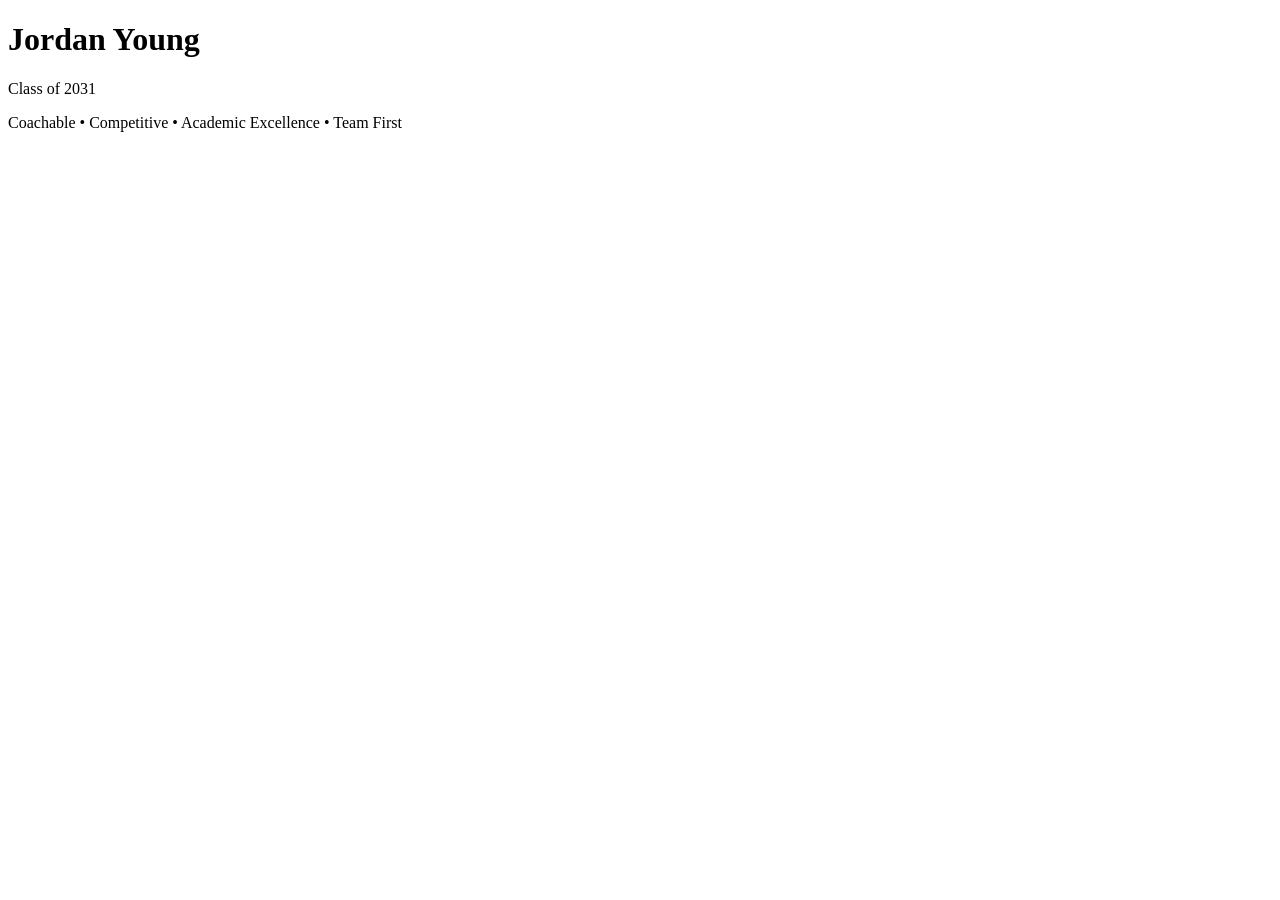
==== index.html @ 318045fd "Add initial website structure" ====
<!DOCTYPE html>
<html>
<head>
    <title>Jordan Young Volleyball</title>
</head>
<body>
    <h1>Jordan Young</h1>
    <p>Class of 2031</p>
    <p>Coachable • Competitive • Academic Excellence • Team First</p>
</body>
</html>
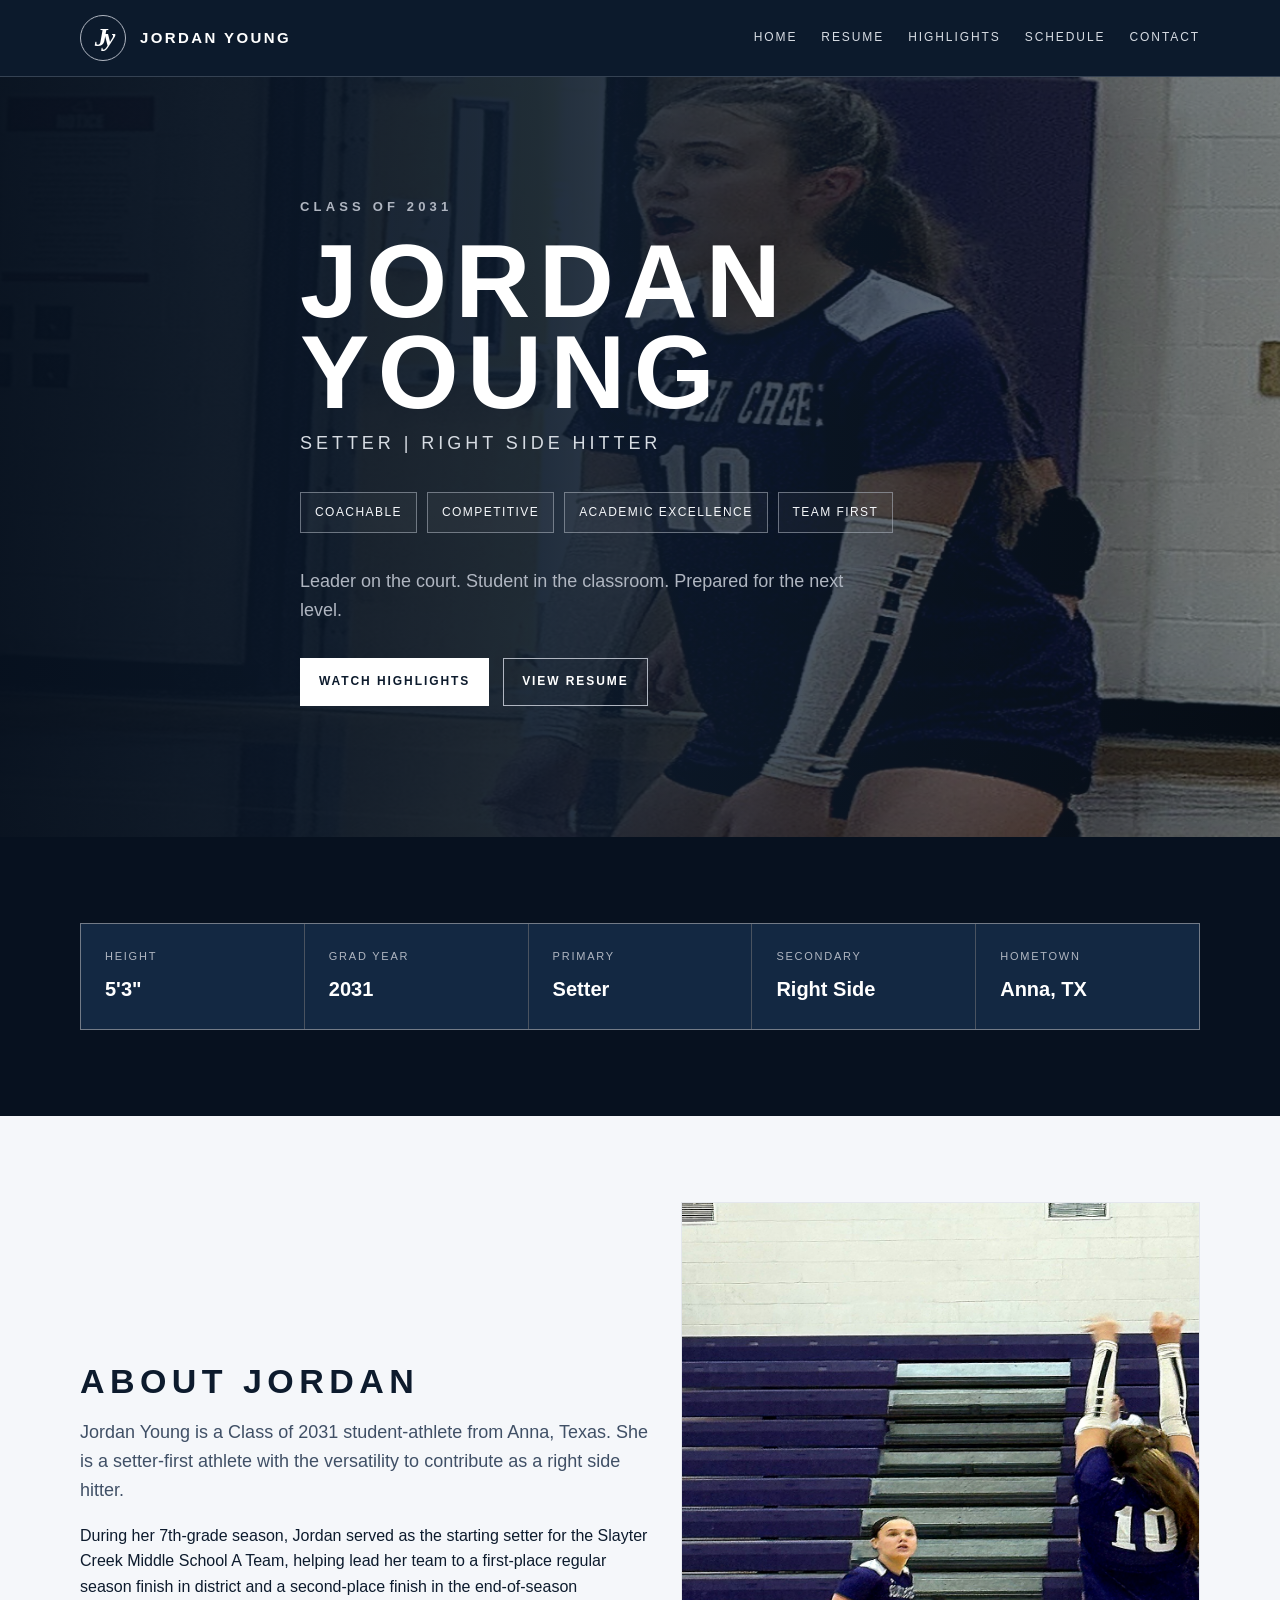
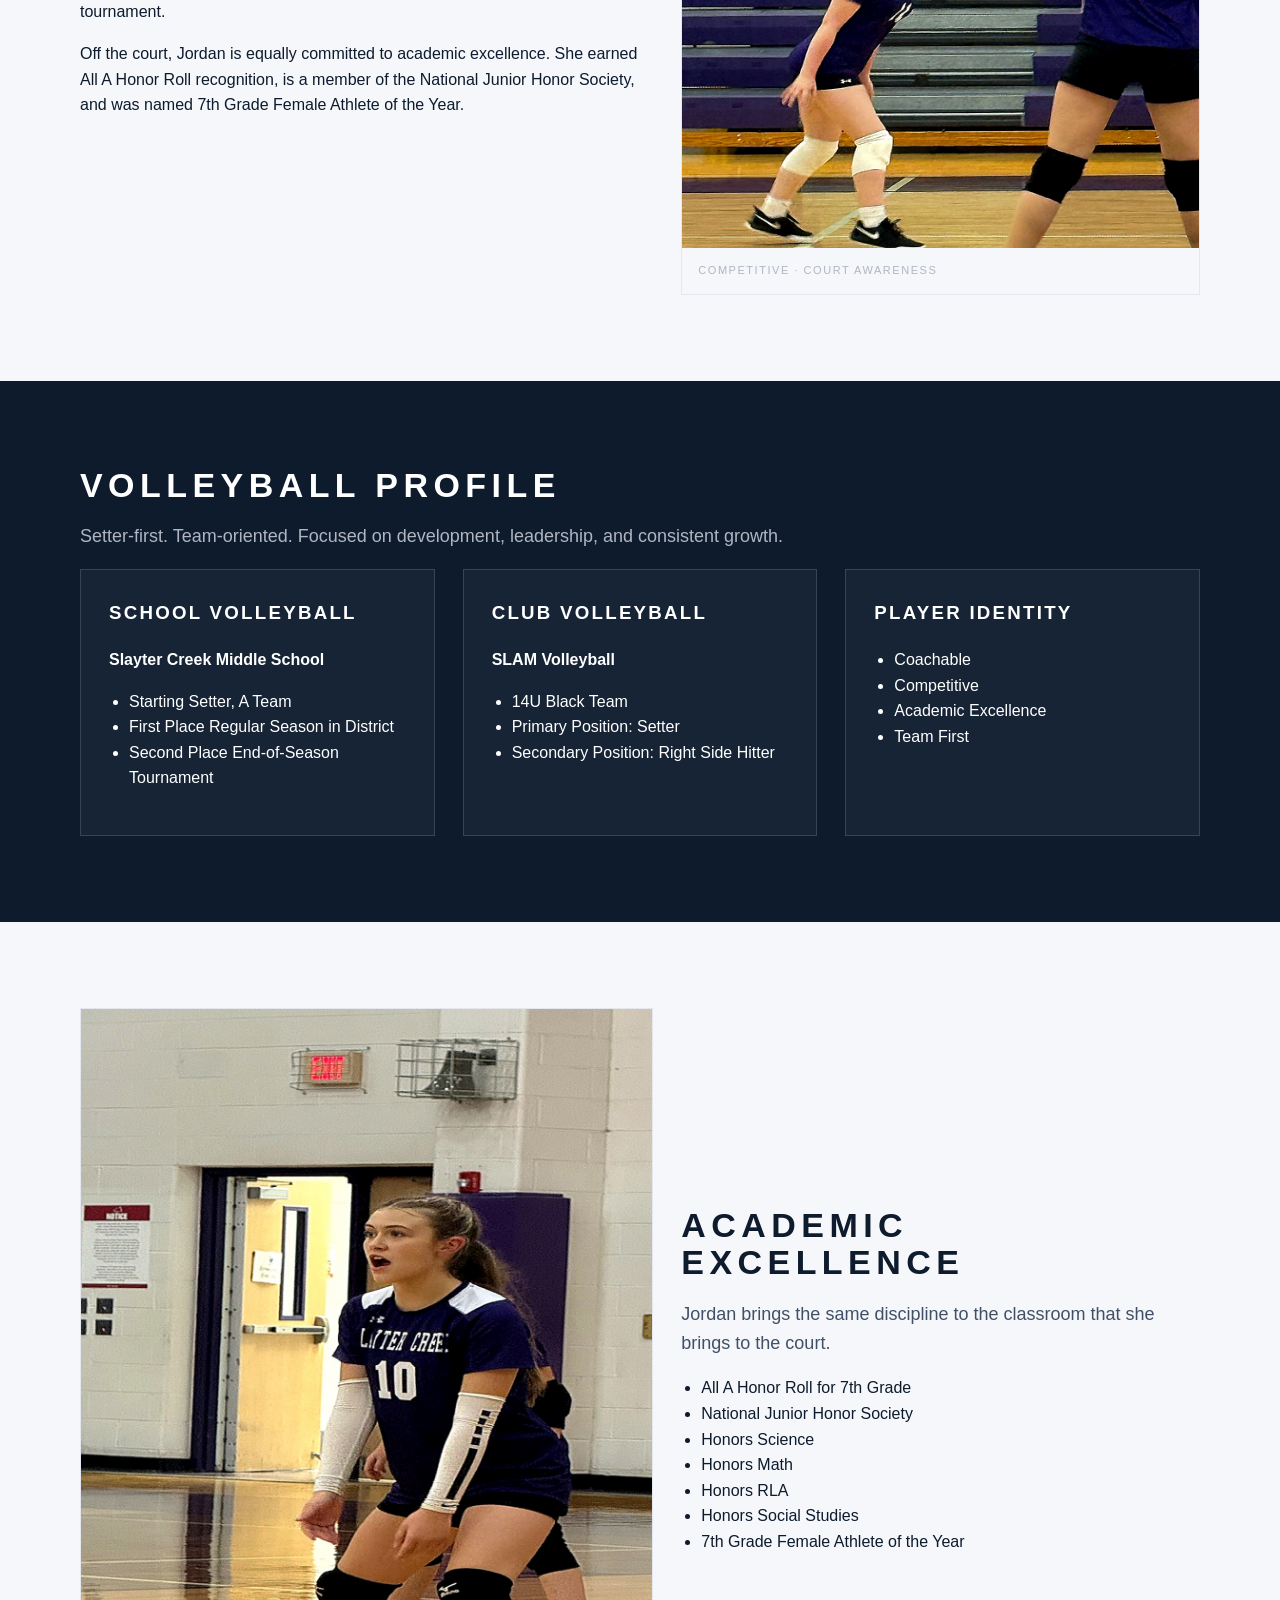
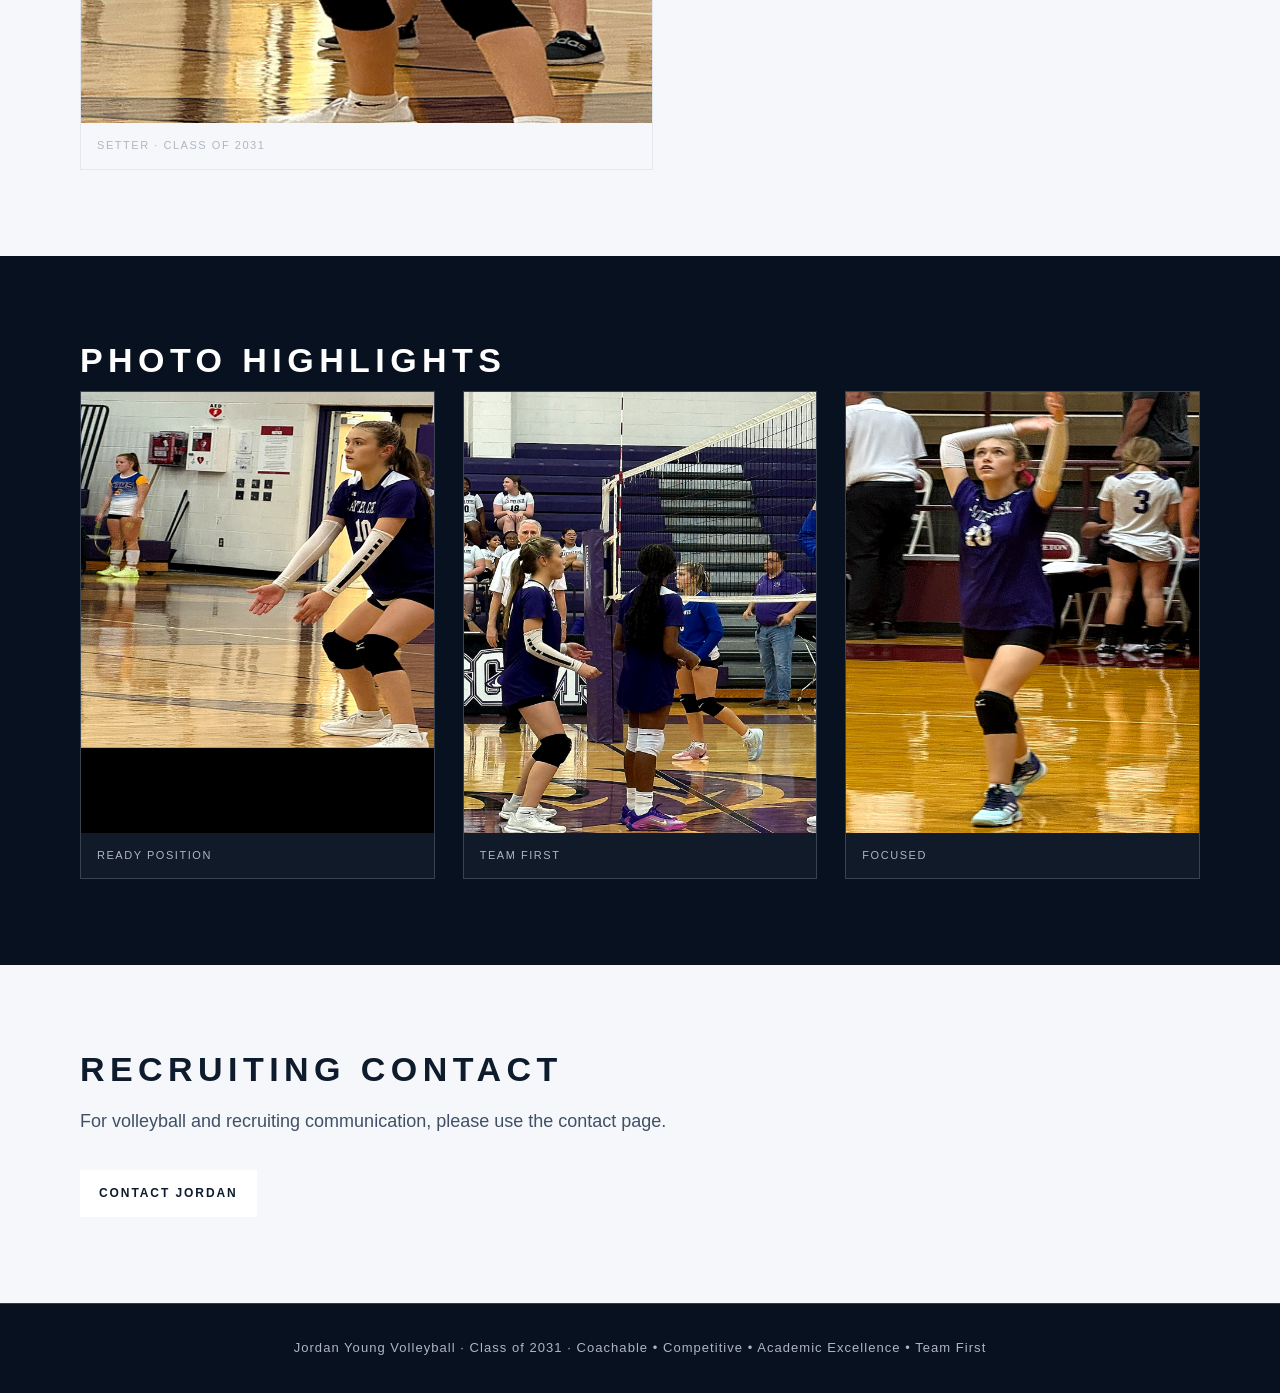
==== commit 003b8348: "Build initial Jordan Young volleyball website" ====
--- a/index.html
+++ b/index.html
@@ -1,11 +1,168 @@
 <!DOCTYPE html>
-<html>
+<html lang="en">
 <head>
-    <title>Jordan Young Volleyball</title>
+  <meta charset="UTF-8" />
+  <meta name="viewport" content="width=device-width, initial-scale=1.0" />
+  <title>Jordan Young Volleyball | Class of 2031 Setter</title>
+  <meta name="description" content="Jordan Young volleyball recruiting profile. Class of 2031 setter and right side hitter from Anna, Texas." />
+  <link rel="stylesheet" href="assets/css/styles.css" />
 </head>
 <body>
-    <h1>Jordan Young</h1>
-    <p>Class of 2031</p>
-    <p>Coachable • Competitive • Academic Excellence • Team First</p>
+
+<header class="site-header">
+  <div class="container nav">
+    <a class="brand" href="index.html">
+      <span class="logo-mark">Jy</span>
+      <span class="brand-text">Jordan Young</span>
+    </a>
+    <nav class="nav-links">
+      <a href="index.html">Home</a>
+      <a href="resume.html">Resume</a>
+      <a href="videos.html">Highlights</a>
+      <a href="schedule.html">Schedule</a>
+      <a href="contact.html">Contact</a>
+    </nav>
+  </div>
+</header>
+
+<main>
+  <section class="hero">
+    <div class="container hero-inner">
+      <div class="kicker">Class of 2031</div>
+      <h1>Jordan<br>Young</h1>
+      <div class="hero-subtitle">Setter | Right Side Hitter</div>
+      <div class="values">
+        <span class="value-pill">Coachable</span>
+        <span class="value-pill">Competitive</span>
+        <span class="value-pill">Academic Excellence</span>
+        <span class="value-pill">Team First</span>
+      </div>
+      <p class="hero-tagline">Leader on the court. Student in the classroom. Prepared for the next level.</p>
+      <div class="button-row">
+        <a href="videos.html" class="btn primary">Watch Highlights</a>
+        <a href="resume.html" class="btn">View Resume</a>
+      </div>
+    </div>
+  </section>
+
+  <section class="section dark">
+    <div class="container">
+      <div class="fact-grid">
+        <div class="fact"><div class="fact-label">Height</div><div class="fact-value">5'3"</div></div>
+        <div class="fact"><div class="fact-label">Grad Year</div><div class="fact-value">2031</div></div>
+        <div class="fact"><div class="fact-label">Primary</div><div class="fact-value">Setter</div></div>
+        <div class="fact"><div class="fact-label">Secondary</div><div class="fact-value">Right Side</div></div>
+        <div class="fact"><div class="fact-label">Hometown</div><div class="fact-value">Anna, TX</div></div>
+      </div>
+    </div>
+  </section>
+
+  <section class="section light">
+    <div class="container grid two-col">
+      <div>
+        <h2 class="section-title">About Jordan</h2>
+        <p class="section-lead">
+          Jordan Young is a Class of 2031 student-athlete from Anna, Texas. She is a setter-first athlete with the versatility to contribute as a right side hitter.
+        </p>
+        <p>
+          During her 7th-grade season, Jordan served as the starting setter for the Slayter Creek Middle School A Team, helping lead her team to a first-place regular season finish in district and a second-place finish in the end-of-season tournament.
+        </p>
+        <p>
+          Off the court, Jordan is equally committed to academic excellence. She earned All A Honor Roll recognition, is a member of the National Junior Honor Society, and was named 7th Grade Female Athlete of the Year.
+        </p>
+      </div>
+      <div class="photo-card">
+        <img src="assets/images/Jordan_Recruiting_02.jpg" alt="Jordan Young in ready position during volleyball match">
+        <div class="photo-caption">Competitive · Court Awareness</div>
+      </div>
+    </div>
+  </section>
+
+  <section class="section">
+    <div class="container">
+      <h2 class="section-title">Volleyball Profile</h2>
+      <p class="section-lead">Setter-first. Team-oriented. Focused on development, leadership, and consistent growth.</p>
+      <div class="grid three-col">
+        <div class="card">
+          <h3>School Volleyball</h3>
+          <p><strong>Slayter Creek Middle School</strong></p>
+          <ul class="list">
+            <li>Starting Setter, A Team</li>
+            <li>First Place Regular Season in District</li>
+            <li>Second Place End-of-Season Tournament</li>
+          </ul>
+        </div>
+        <div class="card">
+          <h3>Club Volleyball</h3>
+          <p><strong>SLAM Volleyball</strong></p>
+          <ul class="list">
+            <li>14U Black Team</li>
+            <li>Primary Position: Setter</li>
+            <li>Secondary Position: Right Side Hitter</li>
+          </ul>
+        </div>
+        <div class="card">
+          <h3>Player Identity</h3>
+          <ul class="list">
+            <li>Coachable</li>
+            <li>Competitive</li>
+            <li>Academic Excellence</li>
+            <li>Team First</li>
+          </ul>
+        </div>
+      </div>
+    </div>
+  </section>
+
+  <section class="section light">
+    <div class="container grid two-col">
+      <div class="photo-card">
+        <img src="assets/images/Jordan_Recruiting_10.jpg" alt="Jordan Young setting during volleyball match">
+        <div class="photo-caption">Setter · Class of 2031</div>
+      </div>
+      <div>
+        <h2 class="section-title">Academic Excellence</h2>
+        <p class="section-lead">Jordan brings the same discipline to the classroom that she brings to the court.</p>
+        <ul class="list">
+          <li>All A Honor Roll for 7th Grade</li>
+          <li>National Junior Honor Society</li>
+          <li>Honors Science</li>
+          <li>Honors Math</li>
+          <li>Honors RLA</li>
+          <li>Honors Social Studies</li>
+          <li>7th Grade Female Athlete of the Year</li>
+        </ul>
+      </div>
+    </div>
+  </section>
+
+  <section class="section dark">
+    <div class="container">
+      <h2 class="section-title">Photo Highlights</h2>
+      <div class="grid three-col">
+        <div class="photo-card"><img src="assets/images/Jordan_Recruiting_05.jpg" alt="Jordan Young in serve receive"><div class="photo-caption">Ready Position</div></div>
+        <div class="photo-card"><img src="assets/images/Jordan_Recruiting_07.jpg" alt="Jordan Young near the net with teammates"><div class="photo-caption">Team First</div></div>
+        <div class="photo-card"><img src="assets/images/Jordan_Recruiting_09.jpg" alt="Jordan Young holding volleyball"><div class="photo-caption">Focused</div></div>
+      </div>
+    </div>
+  </section>
+
+  <section class="section light">
+    <div class="container">
+      <h2 class="section-title">Recruiting Contact</h2>
+      <p class="section-lead">For volleyball and recruiting communication, please use the contact page.</p>
+      <div class="button-row">
+        <a href="contact.html" class="btn primary">Contact Jordan</a>
+      </div>
+    </div>
+  </section>
+</main>
+
+<footer class="site-footer">
+  <div class="container">
+    Jordan Young Volleyball · Class of 2031 · Coachable • Competitive • Academic Excellence • Team First
+  </div>
+</footer>
+
 </body>
 </html>
--- a/assets/css/styles.css
+++ b/assets/css/styles.css
@@ -0,0 +1,367 @@
+
+:root {
+  --navy: #0D1B2D;
+  --navy-2: #132842;
+  --silver: #B0B6C1;
+  --white: #FFFFFF;
+  --soft-white: #F5F7FA;
+  --muted: #D7DCE3;
+  --dark: #07111F;
+}
+
+* {
+  box-sizing: border-box;
+}
+
+body {
+  margin: 0;
+  font-family: Arial, Helvetica, sans-serif;
+  color: var(--white);
+  background: var(--navy);
+  line-height: 1.6;
+}
+
+a {
+  color: inherit;
+  text-decoration: none;
+}
+
+img {
+  max-width: 100%;
+  display: block;
+}
+
+.container {
+  width: min(1120px, 92%);
+  margin: 0 auto;
+}
+
+.site-header {
+  position: sticky;
+  top: 0;
+  z-index: 10;
+  background: rgba(13, 27, 45, 0.94);
+  border-bottom: 1px solid rgba(176, 182, 193, 0.25);
+  backdrop-filter: blur(10px);
+}
+
+.nav {
+  display: flex;
+  align-items: center;
+  justify-content: space-between;
+  min-height: 76px;
+}
+
+.brand {
+  display: flex;
+  align-items: center;
+  gap: 14px;
+}
+
+.logo-mark {
+  width: 46px;
+  height: 46px;
+  border: 1px solid var(--silver);
+  border-radius: 50%;
+  display: grid;
+  place-items: center;
+  font-family: Georgia, serif;
+  font-weight: 800;
+  font-style: italic;
+  font-size: 26px;
+  letter-spacing: -4px;
+}
+
+.brand-text {
+  font-weight: 800;
+  letter-spacing: 0.16em;
+  text-transform: uppercase;
+  font-size: 15px;
+}
+
+.nav-links {
+  display: flex;
+  gap: 24px;
+  font-size: 12px;
+  letter-spacing: 0.16em;
+  text-transform: uppercase;
+  color: var(--muted);
+}
+
+.nav-links a:hover {
+  color: var(--white);
+}
+
+.hero {
+  min-height: 760px;
+  display: grid;
+  align-items: stretch;
+  background:
+    linear-gradient(90deg, rgba(7, 17, 31, .98) 0%, rgba(13, 27, 45, .92) 42%, rgba(13, 27, 45, .45) 100%),
+    url("../images/Jordan_Recruiting_10.jpg") center right / cover no-repeat;
+}
+
+.hero-inner {
+  padding: 120px 0 100px;
+  max-width: 680px;
+}
+
+.kicker {
+  color: var(--silver);
+  text-transform: uppercase;
+  letter-spacing: 0.32em;
+  font-size: 13px;
+  font-weight: 700;
+}
+
+h1 {
+  margin: 18px 0 10px;
+  font-size: clamp(54px, 9vw, 104px);
+  line-height: .88;
+  text-transform: uppercase;
+  letter-spacing: .08em;
+}
+
+.hero-subtitle {
+  color: var(--muted);
+  text-transform: uppercase;
+  letter-spacing: .22em;
+  font-size: clamp(14px, 2vw, 18px);
+  margin-bottom: 28px;
+}
+
+.values {
+  display: flex;
+  flex-wrap: wrap;
+  gap: 10px;
+  margin: 34px 0;
+}
+
+.value-pill {
+  border: 1px solid rgba(176, 182, 193, .55);
+  padding: 10px 14px;
+  text-transform: uppercase;
+  letter-spacing: .12em;
+  font-size: 12px;
+  color: var(--soft-white);
+  background: rgba(255, 255, 255, .04);
+}
+
+.hero-tagline {
+  color: var(--silver);
+  font-size: 18px;
+  max-width: 560px;
+}
+
+.button-row {
+  display: flex;
+  flex-wrap: wrap;
+  gap: 14px;
+  margin-top: 34px;
+}
+
+.btn {
+  display: inline-block;
+  padding: 13px 18px;
+  border: 1px solid var(--silver);
+  text-transform: uppercase;
+  letter-spacing: .16em;
+  font-size: 12px;
+  font-weight: 700;
+}
+
+.btn.primary {
+  background: var(--white);
+  color: var(--navy);
+  border-color: var(--white);
+}
+
+.btn:hover {
+  transform: translateY(-1px);
+}
+
+.section {
+  padding: 86px 0;
+}
+
+.section.light {
+  background: var(--soft-white);
+  color: var(--navy);
+}
+
+.section.dark {
+  background: var(--dark);
+}
+
+.section-title {
+  margin: 0 0 12px;
+  text-transform: uppercase;
+  letter-spacing: .16em;
+  font-size: 34px;
+  line-height: 1.1;
+}
+
+.section-lead {
+  max-width: 780px;
+  color: var(--silver);
+  font-size: 18px;
+}
+
+.light .section-lead {
+  color: #405066;
+}
+
+.grid {
+  display: grid;
+  gap: 28px;
+}
+
+.two-col {
+  grid-template-columns: 1.05fr .95fr;
+  align-items: center;
+}
+
+.three-col {
+  grid-template-columns: repeat(3, 1fr);
+}
+
+.fact-grid {
+  display: grid;
+  grid-template-columns: repeat(5, 1fr);
+  gap: 1px;
+  background: rgba(176, 182, 193, .4);
+  border: 1px solid rgba(176, 182, 193, .4);
+}
+
+.fact {
+  background: var(--navy-2);
+  padding: 24px;
+}
+
+.fact-label {
+  color: var(--silver);
+  text-transform: uppercase;
+  letter-spacing: .16em;
+  font-size: 11px;
+}
+
+.fact-value {
+  margin-top: 7px;
+  font-size: 20px;
+  font-weight: 800;
+}
+
+.card {
+  background: rgba(255,255,255,.04);
+  border: 1px solid rgba(176, 182, 193, .22);
+  padding: 28px;
+}
+
+.light .card {
+  background: var(--white);
+  border-color: #DDE3EC;
+}
+
+.card h3 {
+  margin-top: 0;
+  text-transform: uppercase;
+  letter-spacing: .12em;
+}
+
+.list {
+  padding-left: 20px;
+}
+
+.photo-card {
+  border: 1px solid rgba(176, 182, 193, .25);
+  background: rgba(255,255,255,.04);
+}
+
+.photo-card img {
+  width: 100%;
+  aspect-ratio: 4 / 5;
+  object-fit: cover;
+}
+
+.photo-caption {
+  padding: 14px 16px;
+  color: var(--silver);
+  text-transform: uppercase;
+  letter-spacing: .14em;
+  font-size: 11px;
+}
+
+.page-hero {
+  padding: 90px 0;
+  background: linear-gradient(135deg, var(--dark), var(--navy));
+  border-bottom: 1px solid rgba(176, 182, 193, .2);
+}
+
+.page-title {
+  font-size: clamp(42px, 7vw, 78px);
+  text-transform: uppercase;
+  letter-spacing: .08em;
+  line-height: .95;
+  margin: 0 0 12px;
+}
+
+.table {
+  width: 100%;
+  border-collapse: collapse;
+  margin-top: 28px;
+}
+
+.table th,
+.table td {
+  text-align: left;
+  border-bottom: 1px solid rgba(176, 182, 193, .25);
+  padding: 14px;
+}
+
+.table th {
+  color: var(--silver);
+  text-transform: uppercase;
+  letter-spacing: .14em;
+  font-size: 12px;
+}
+
+.site-footer {
+  padding: 34px 0;
+  border-top: 1px solid rgba(176, 182, 193, .25);
+  color: var(--silver);
+  background: var(--dark);
+  text-align: center;
+  font-size: 13px;
+  letter-spacing: .08em;
+}
+
+@media (max-width: 880px) {
+  .nav {
+    flex-direction: column;
+    gap: 14px;
+    padding: 16px 0;
+  }
+
+  .nav-links {
+    flex-wrap: wrap;
+    justify-content: center;
+    gap: 14px;
+  }
+
+  .hero {
+    min-height: auto;
+    background:
+      linear-gradient(180deg, rgba(7, 17, 31, .92), rgba(13, 27, 45, .96)),
+      url("../images/Jordan_Recruiting_10.jpg") center / cover no-repeat;
+  }
+
+  .hero-inner {
+    padding: 90px 0;
+  }
+
+  .two-col,
+  .three-col,
+  .fact-grid {
+    grid-template-columns: 1fr;
+  }
+}
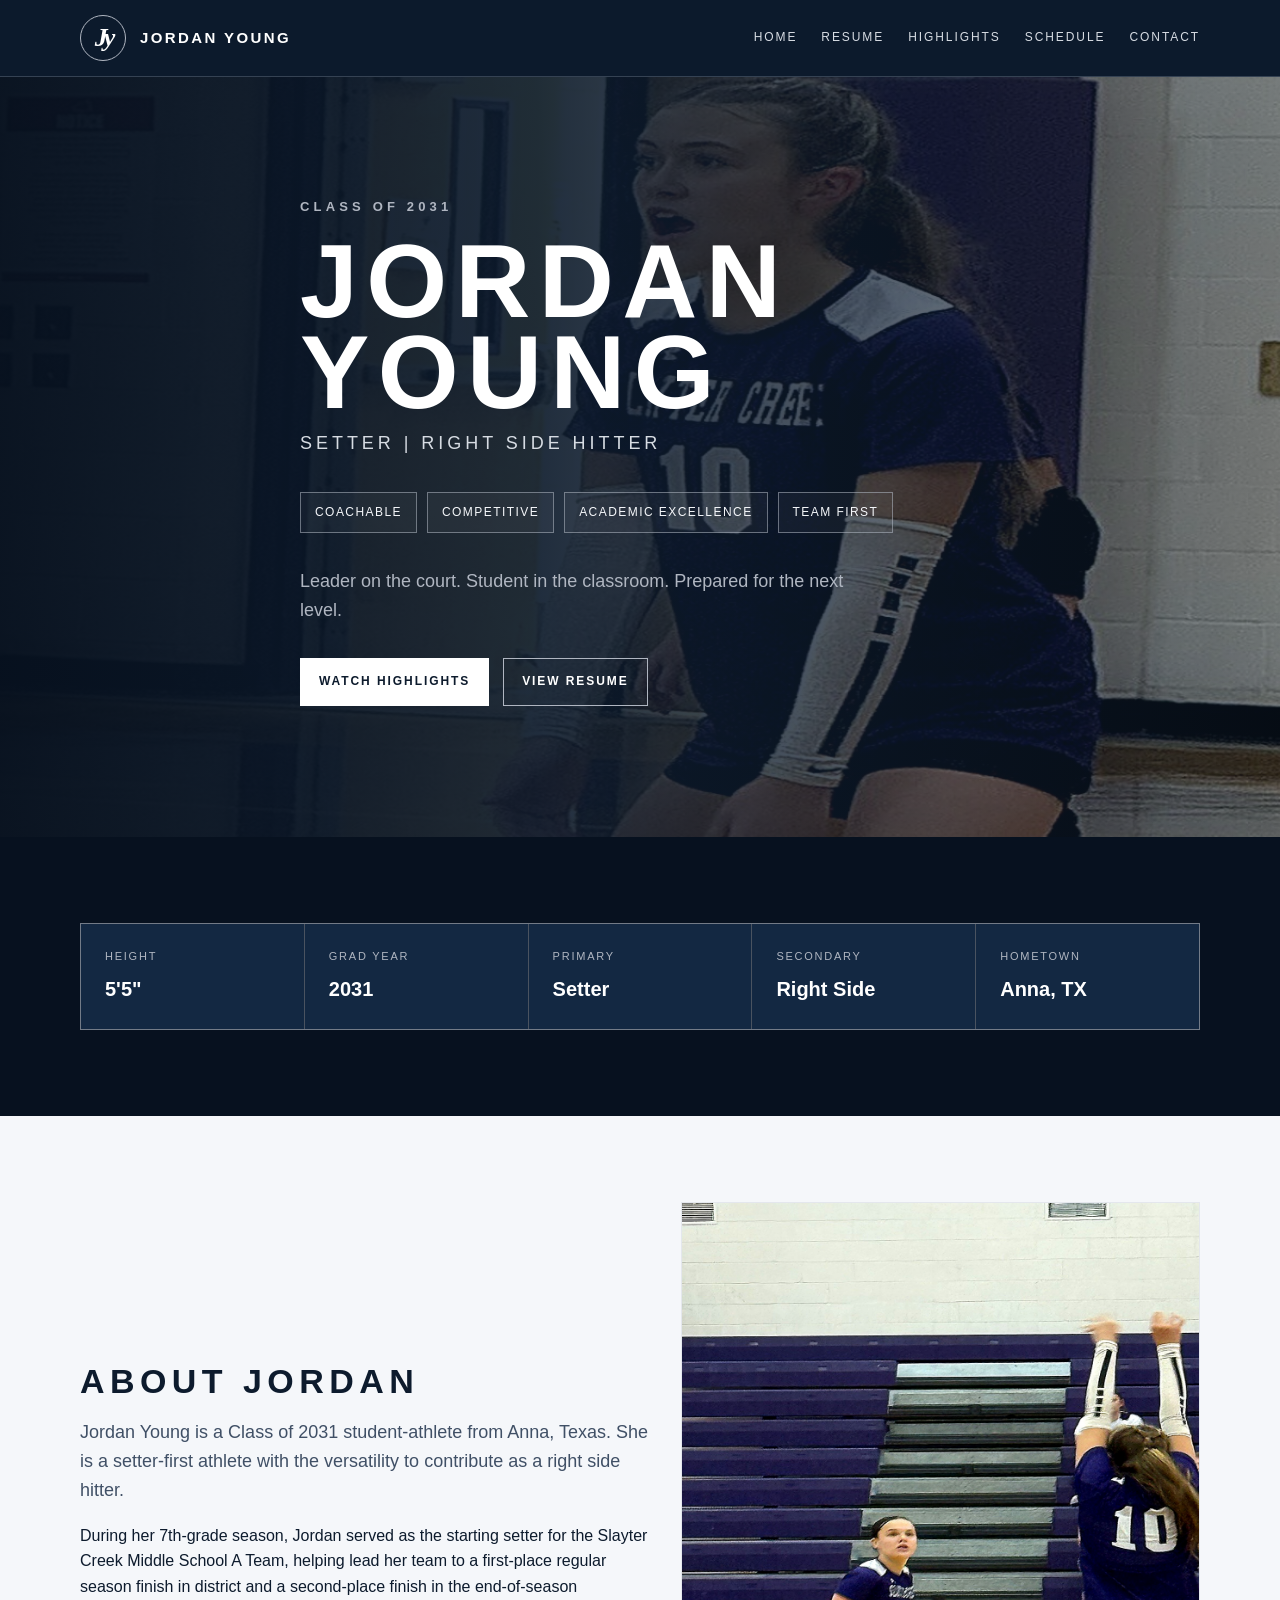
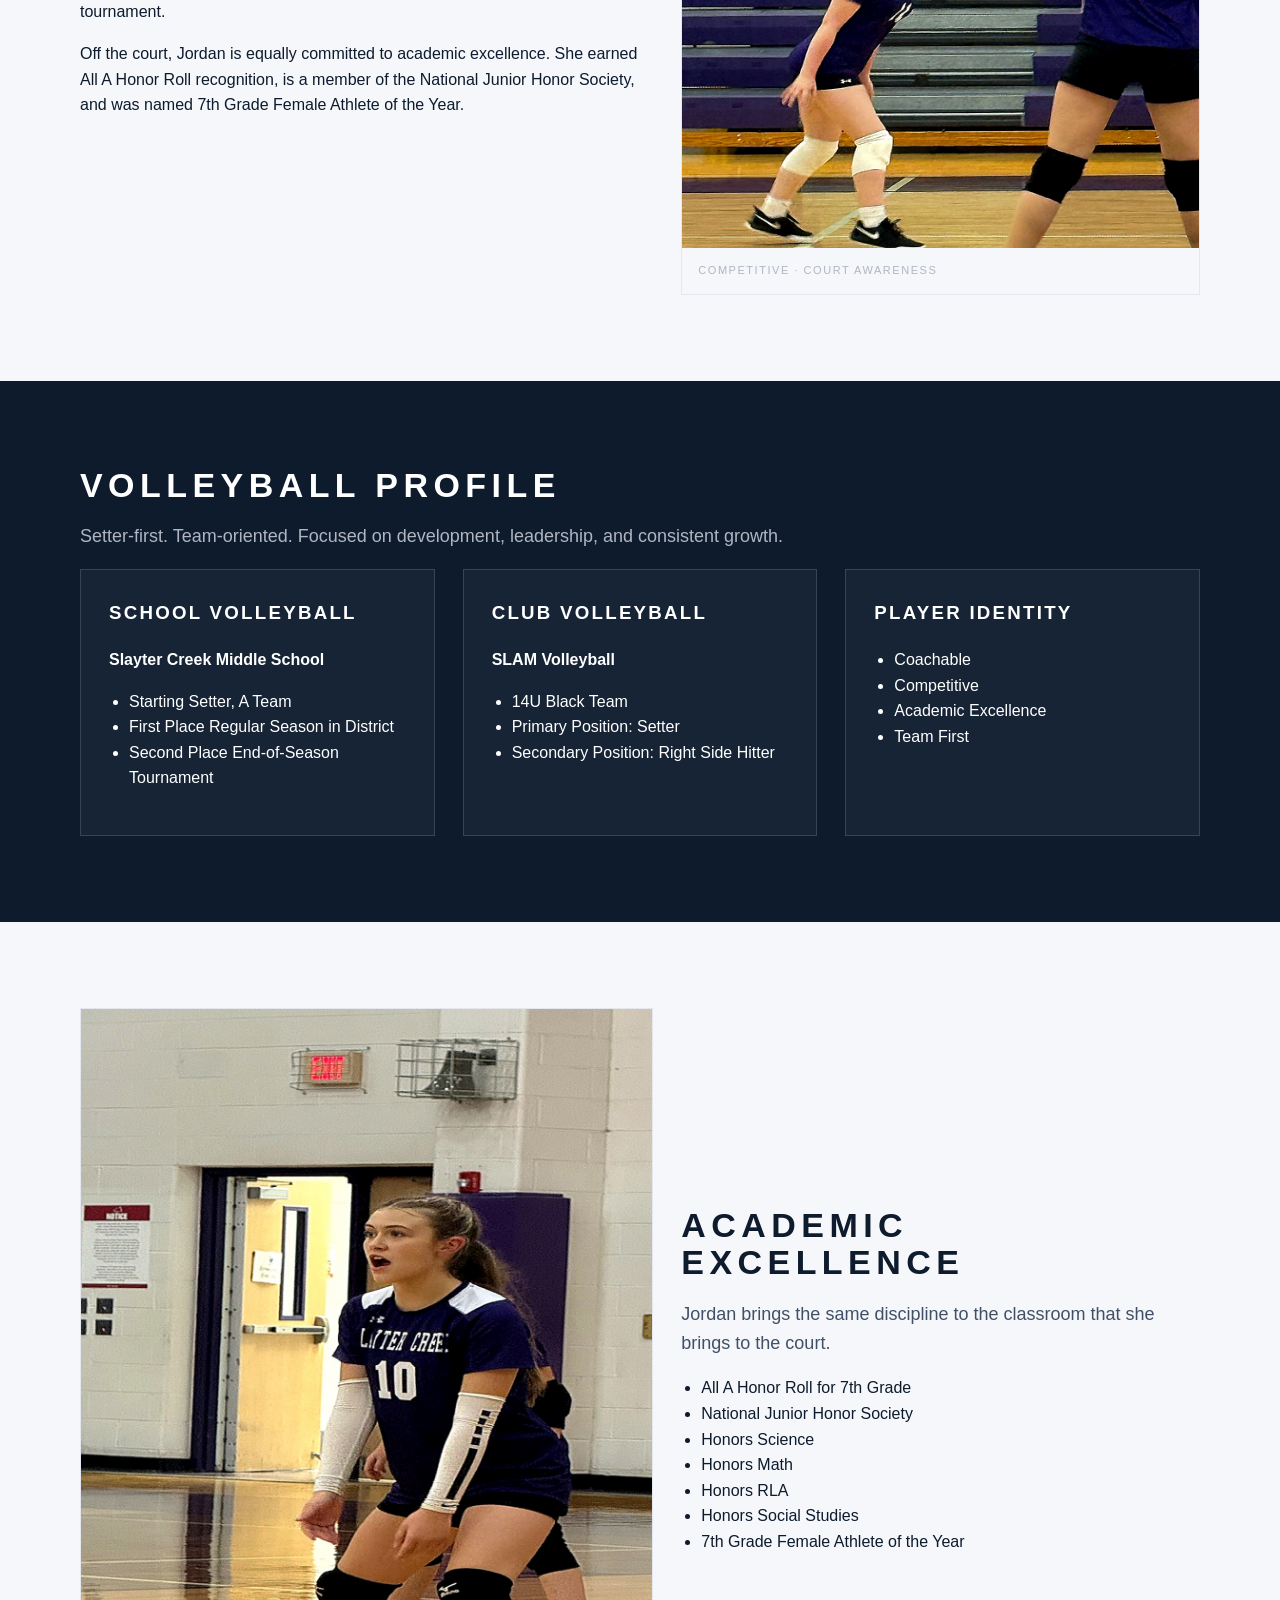
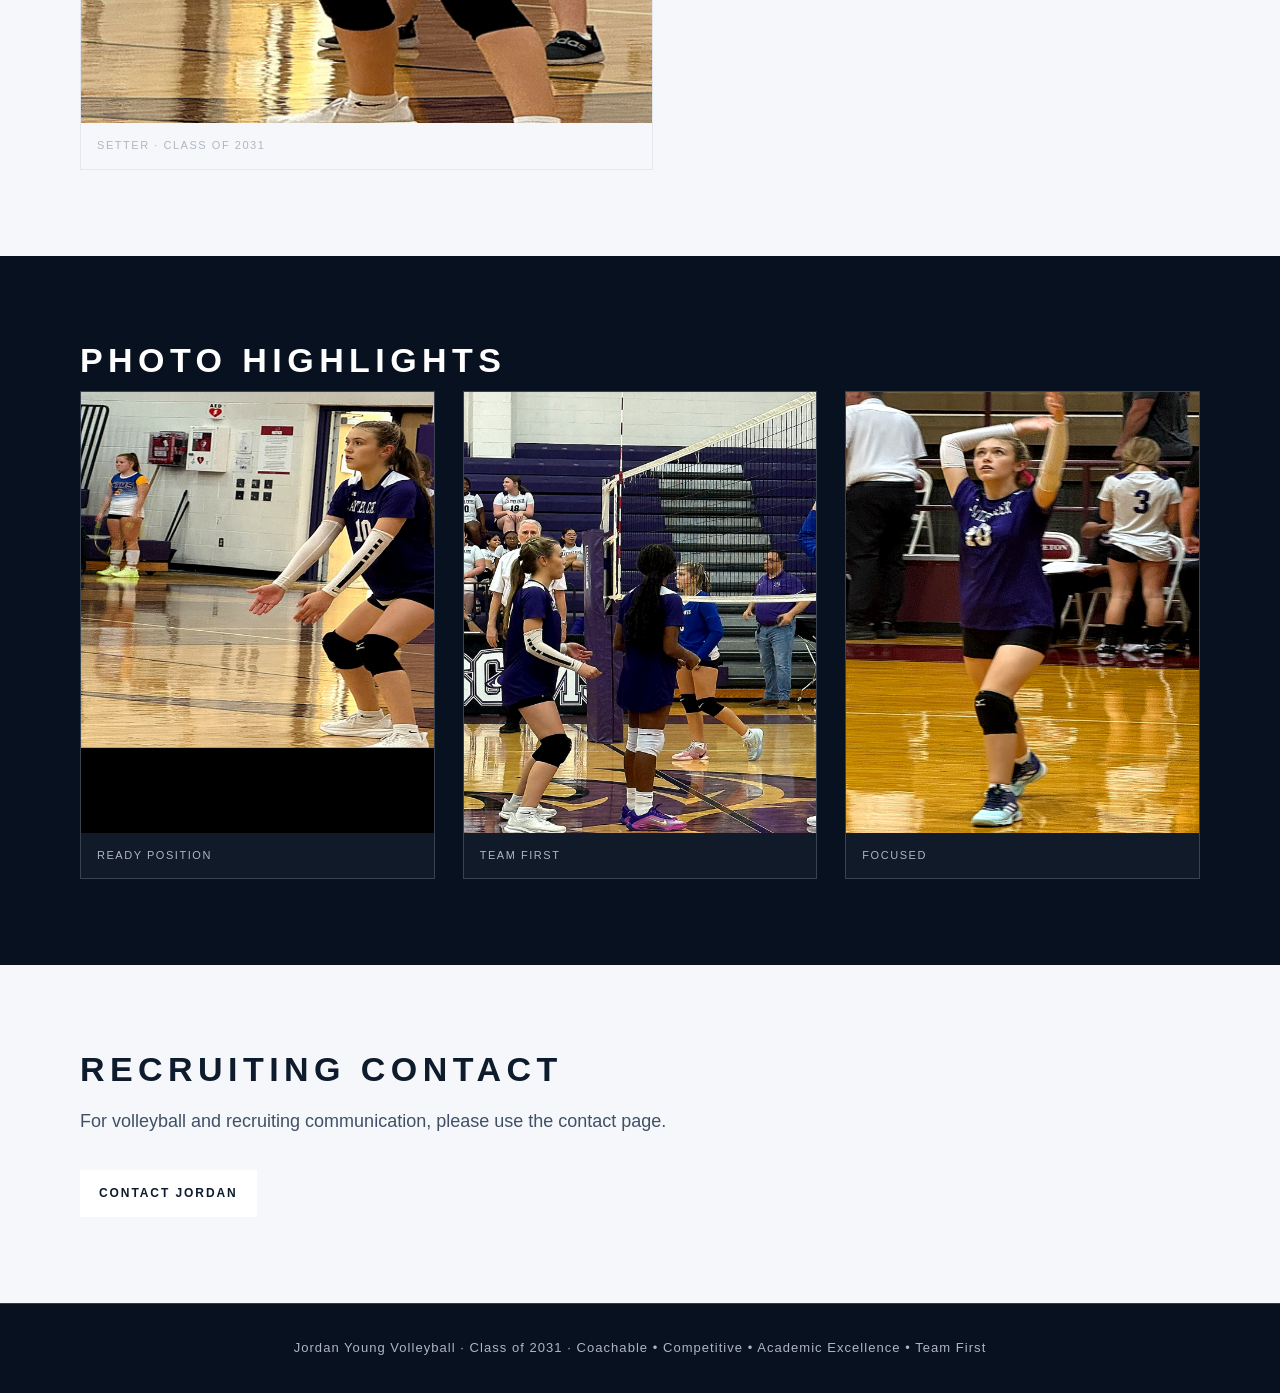
==== commit 1fe54177: "Update Jordan height to 5'5" ====
--- a/index.html
+++ b/index.html
@@ -48,7 +48,7 @@
   <section class="section dark">
     <div class="container">
       <div class="fact-grid">
-        <div class="fact"><div class="fact-label">Height</div><div class="fact-value">5'3"</div></div>
+        <div class="fact"><div class="fact-label">Height</div><div class="fact-value">5'5"</div></div>
         <div class="fact"><div class="fact-label">Grad Year</div><div class="fact-value">2031</div></div>
         <div class="fact"><div class="fact-label">Primary</div><div class="fact-value">Setter</div></div>
         <div class="fact"><div class="fact-label">Secondary</div><div class="fact-value">Right Side</div></div>
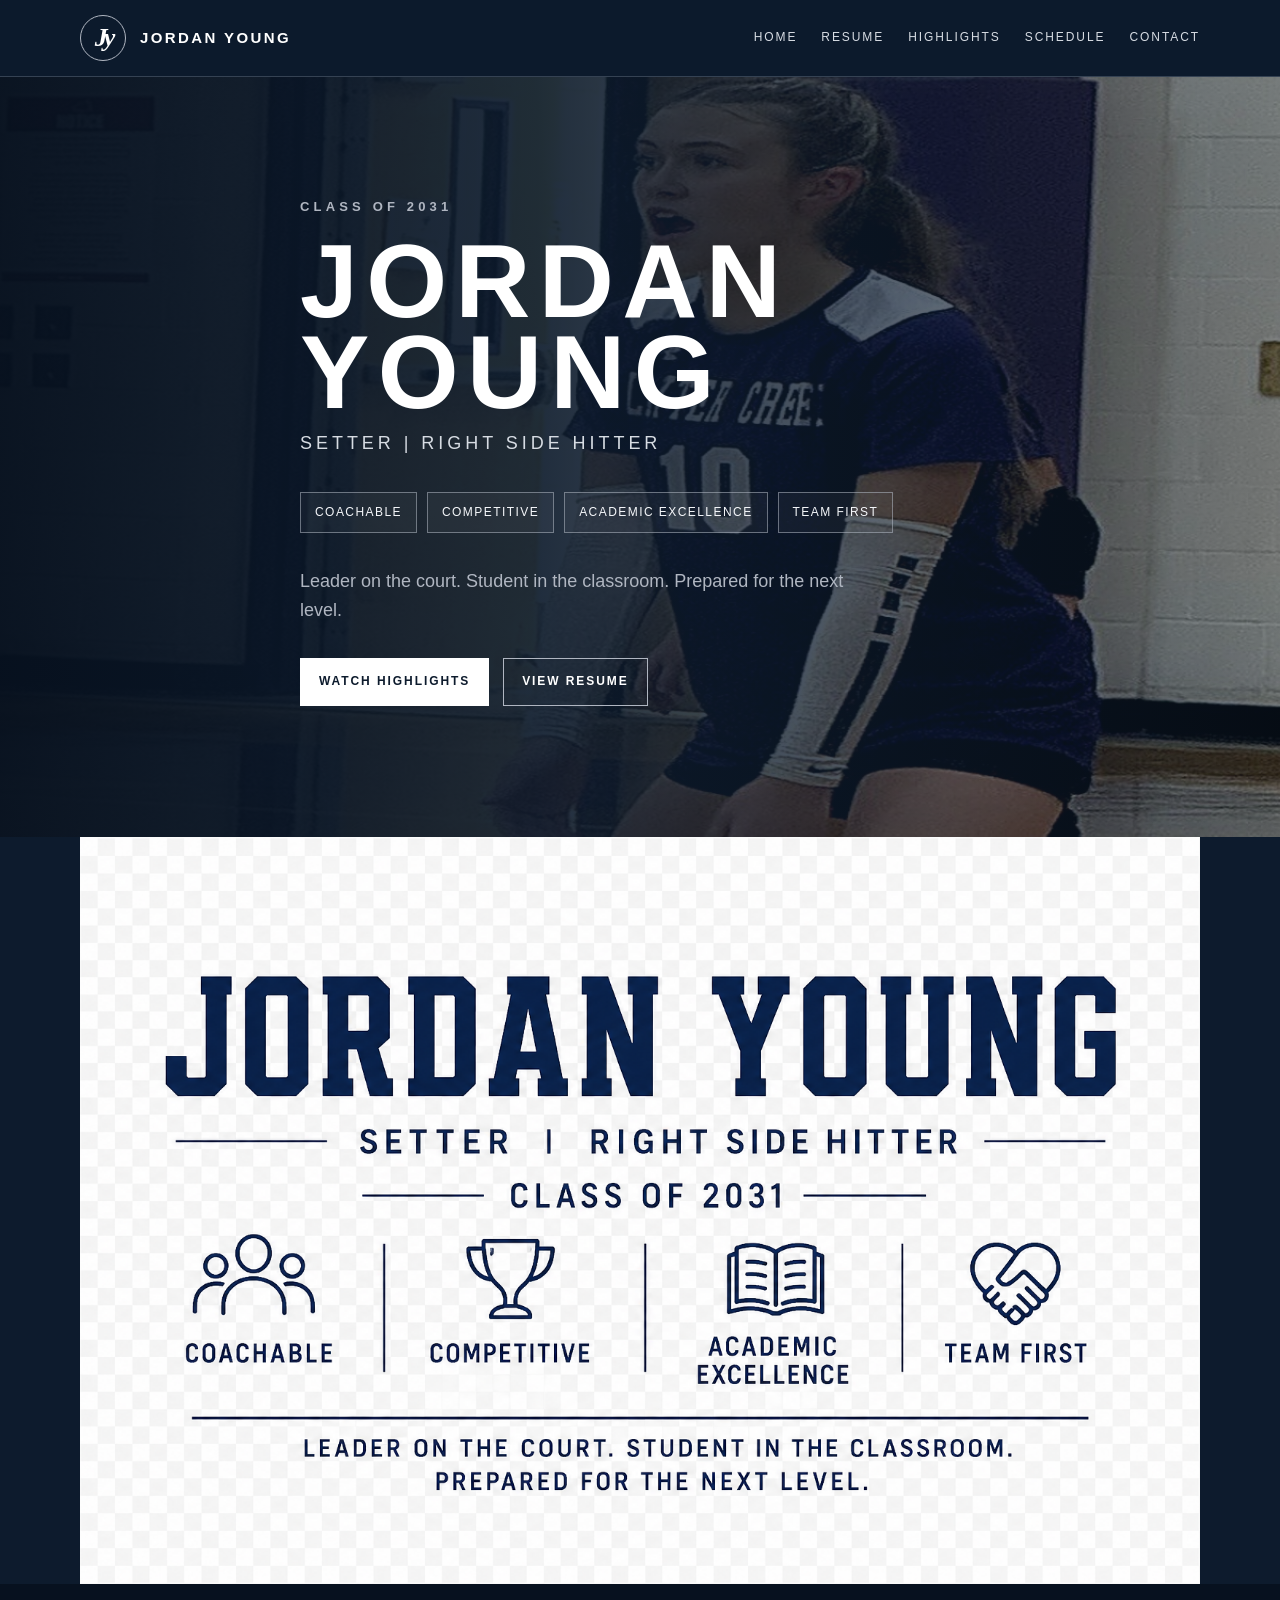
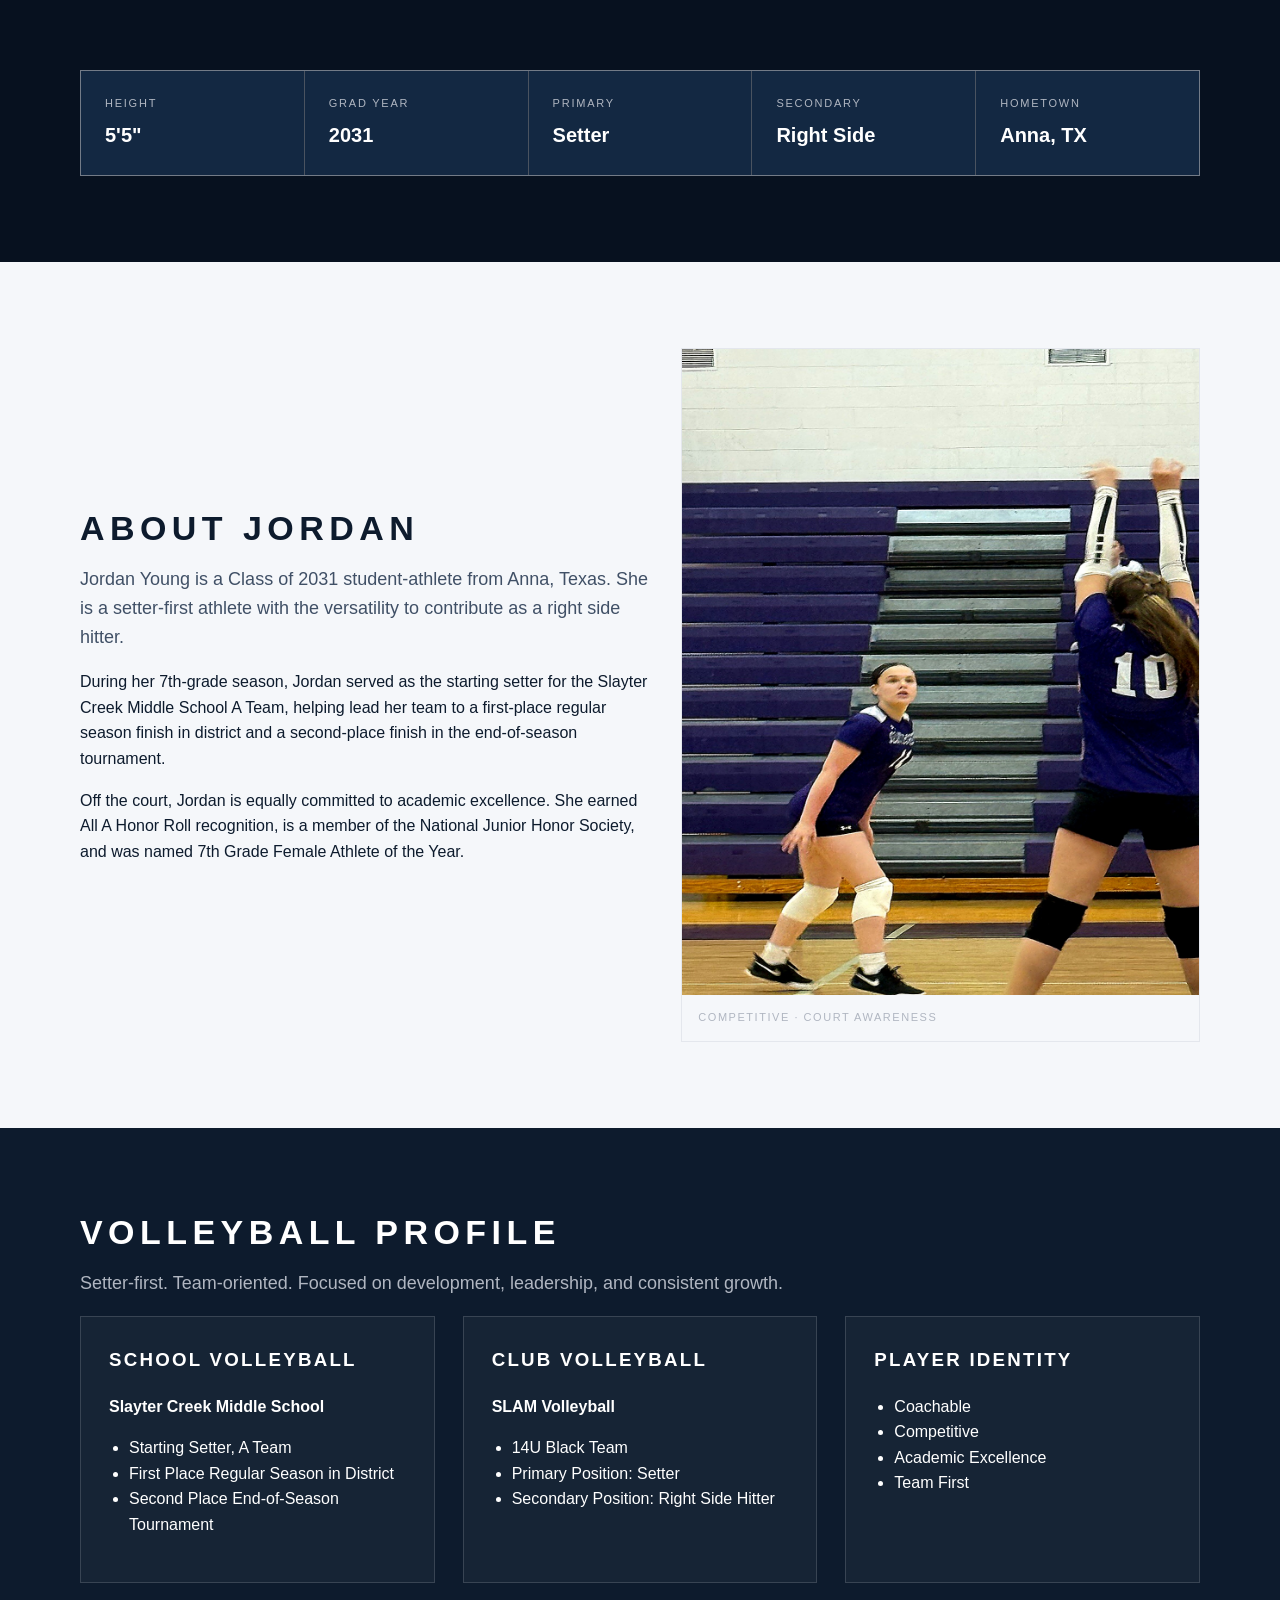
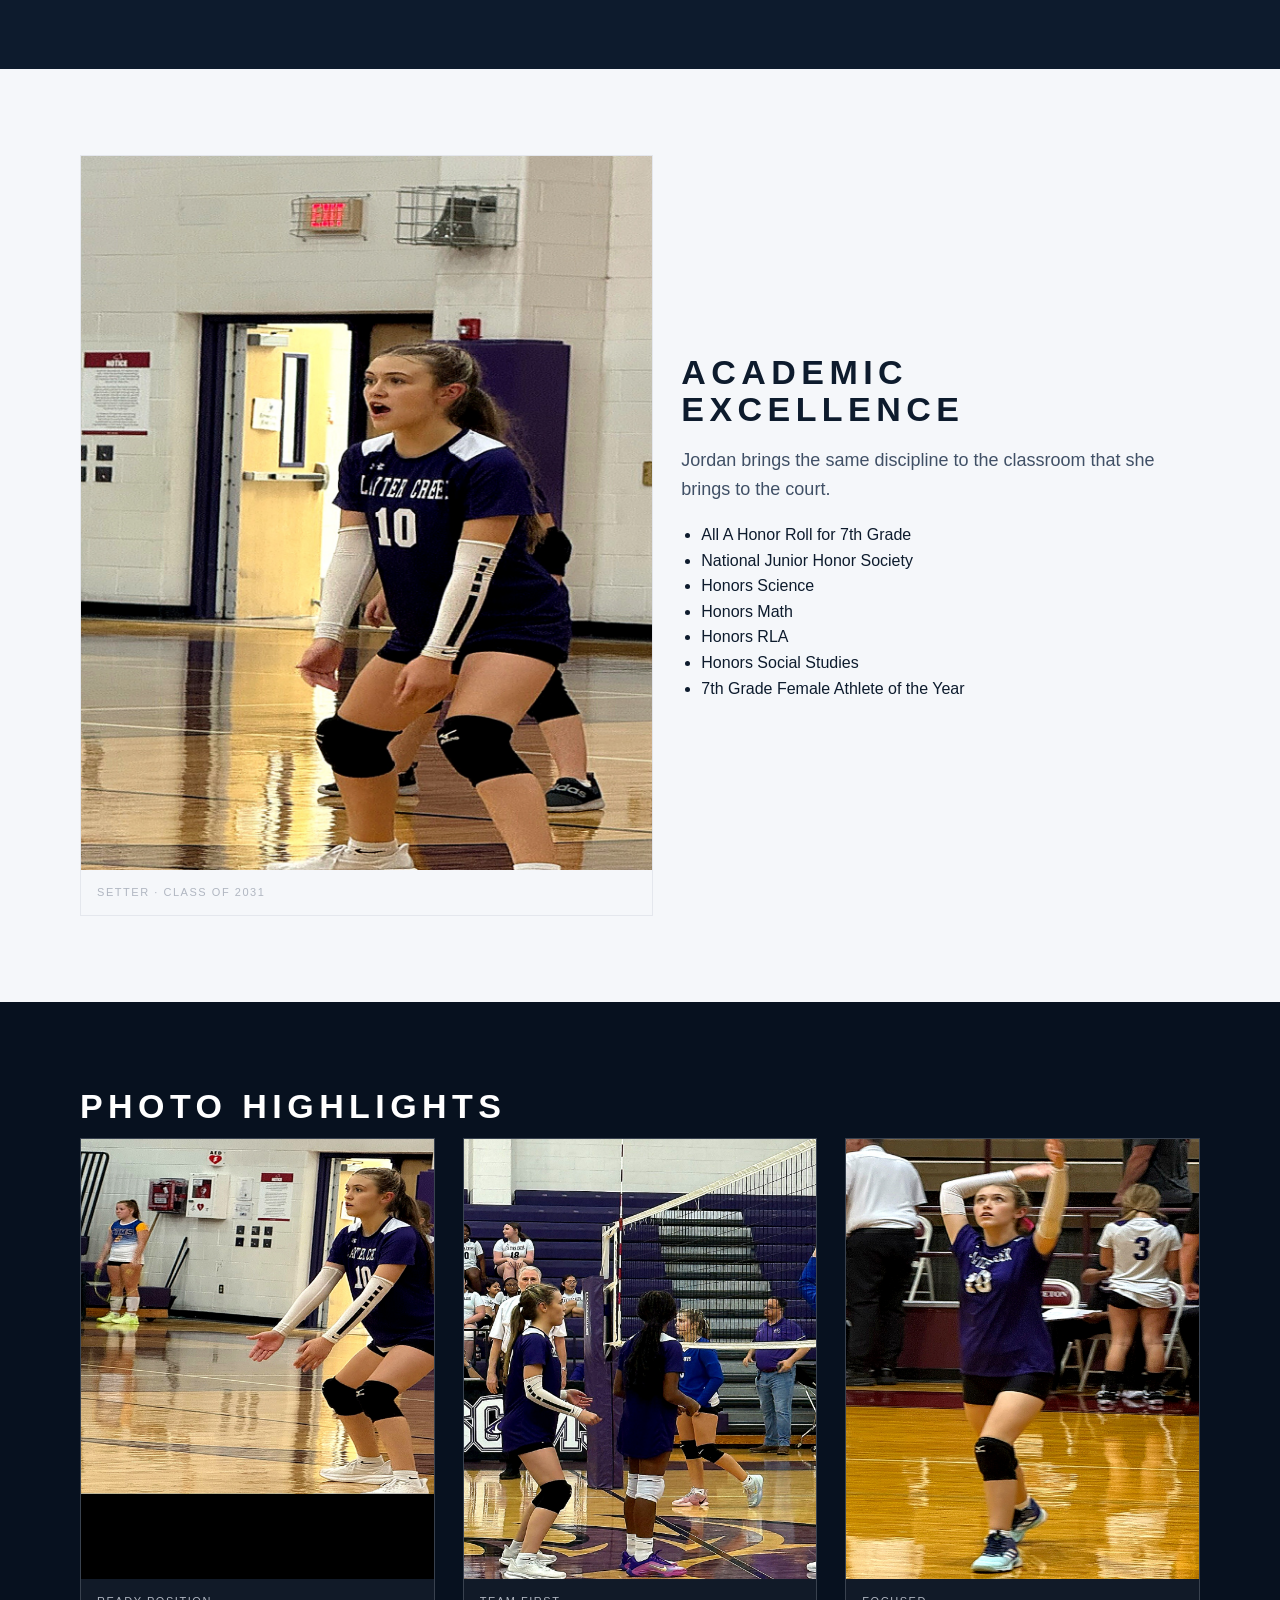
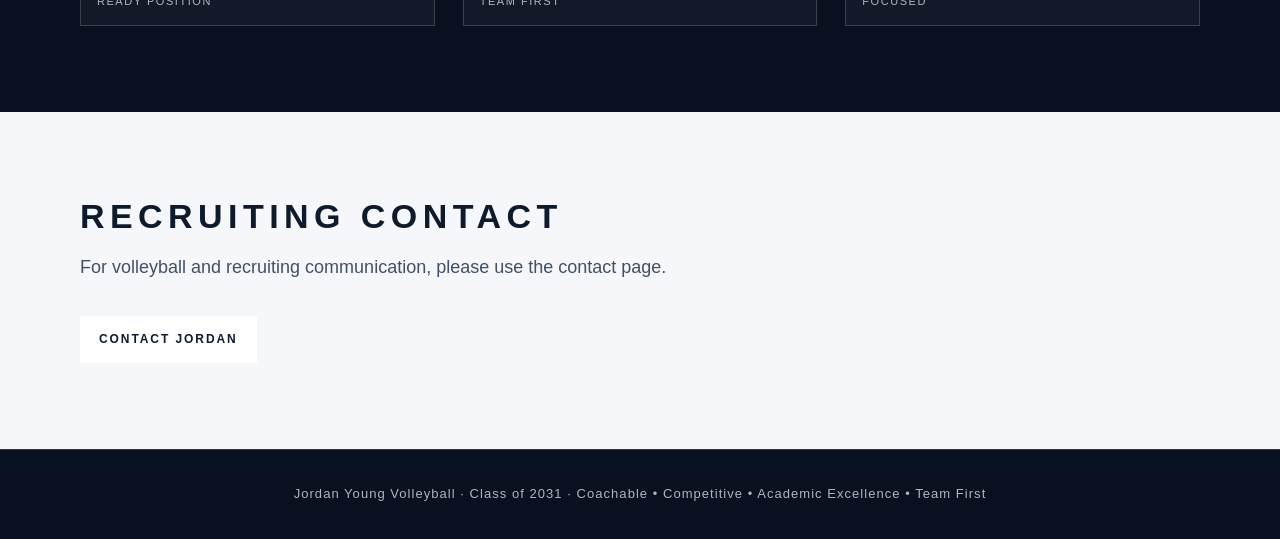
==== commit 86916479: "Add Jordan Young recruiting banner" ====
--- a/index.html
+++ b/index.html
@@ -44,6 +44,15 @@
       </div>
     </div>
   </section>
+  <section class="branding-banner">
+  <div class="container">
+    <img
+      src="assets/images/jordan-young-banner.png"
+      alt="Jordan Young Recruiting Banner"
+      class="hero-banner"
+    />
+  </div>
+</section>
 
   <section class="section dark">
     <div class="container">
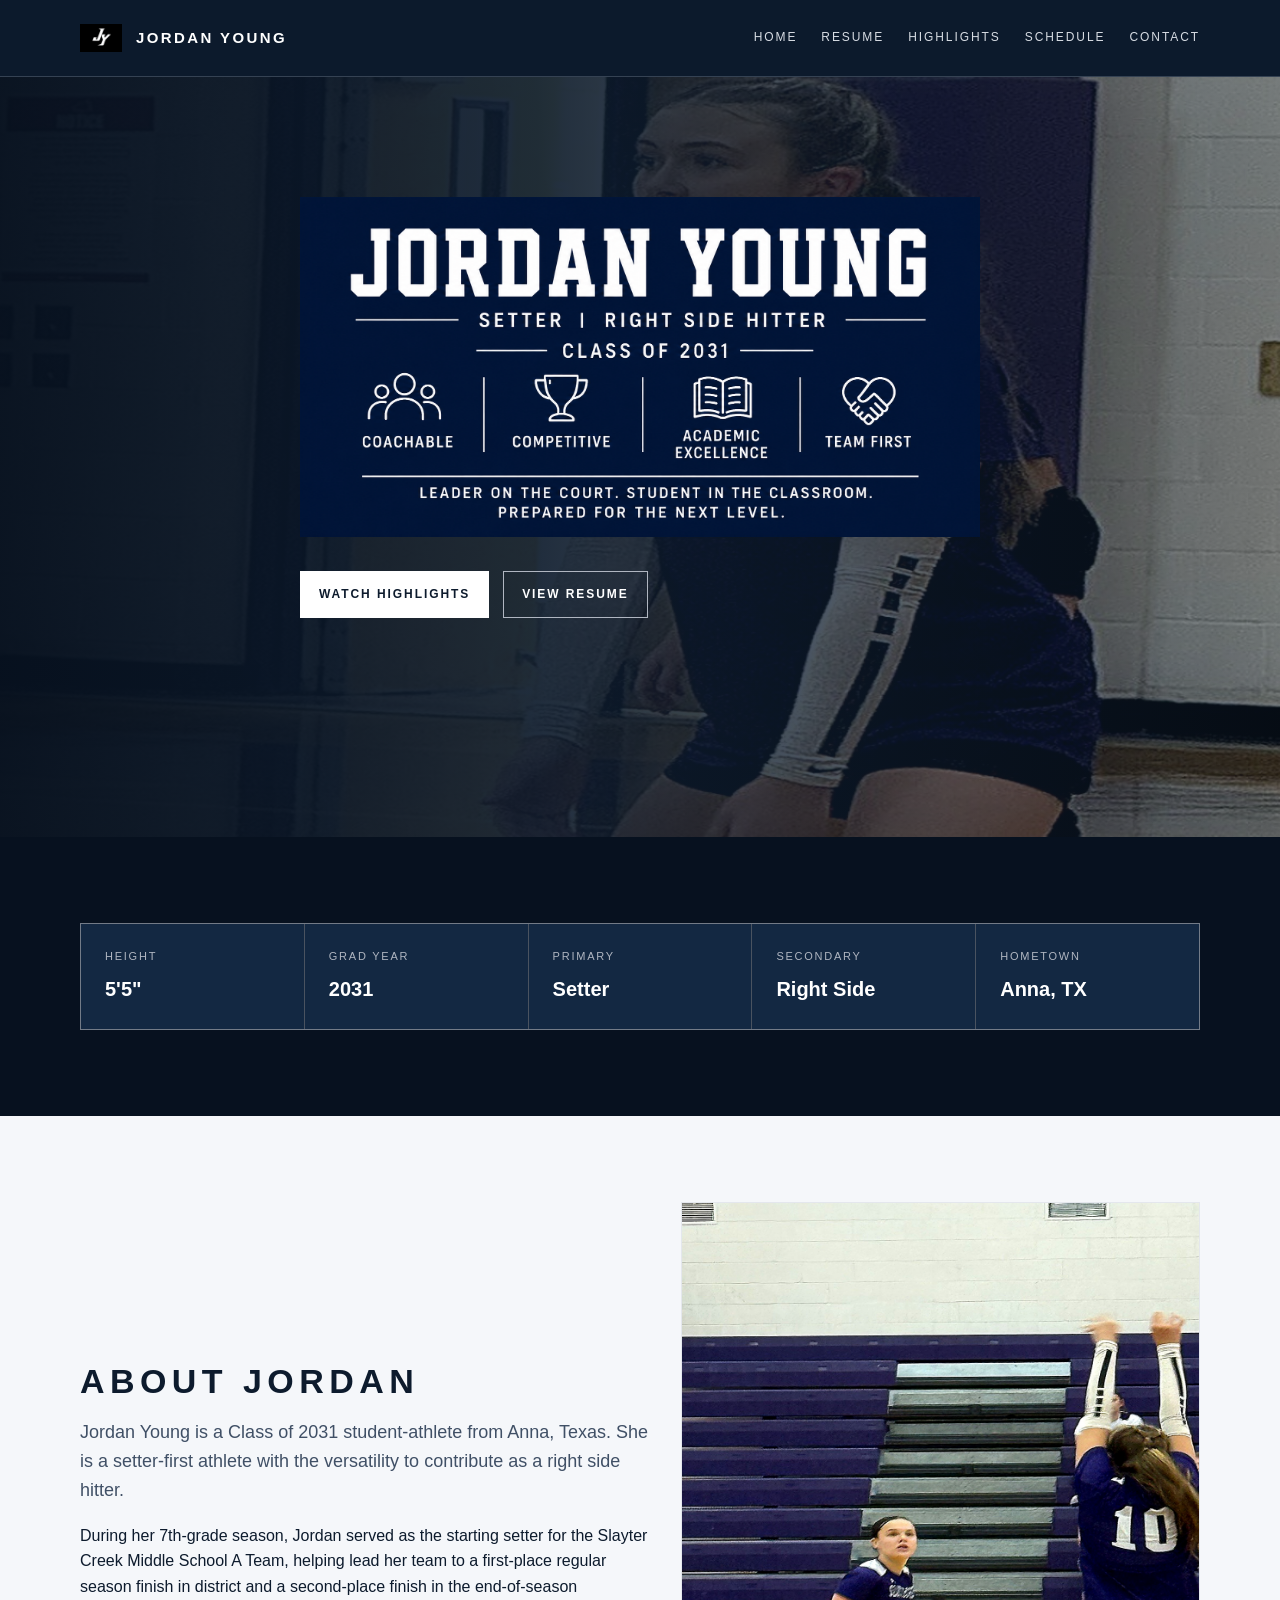
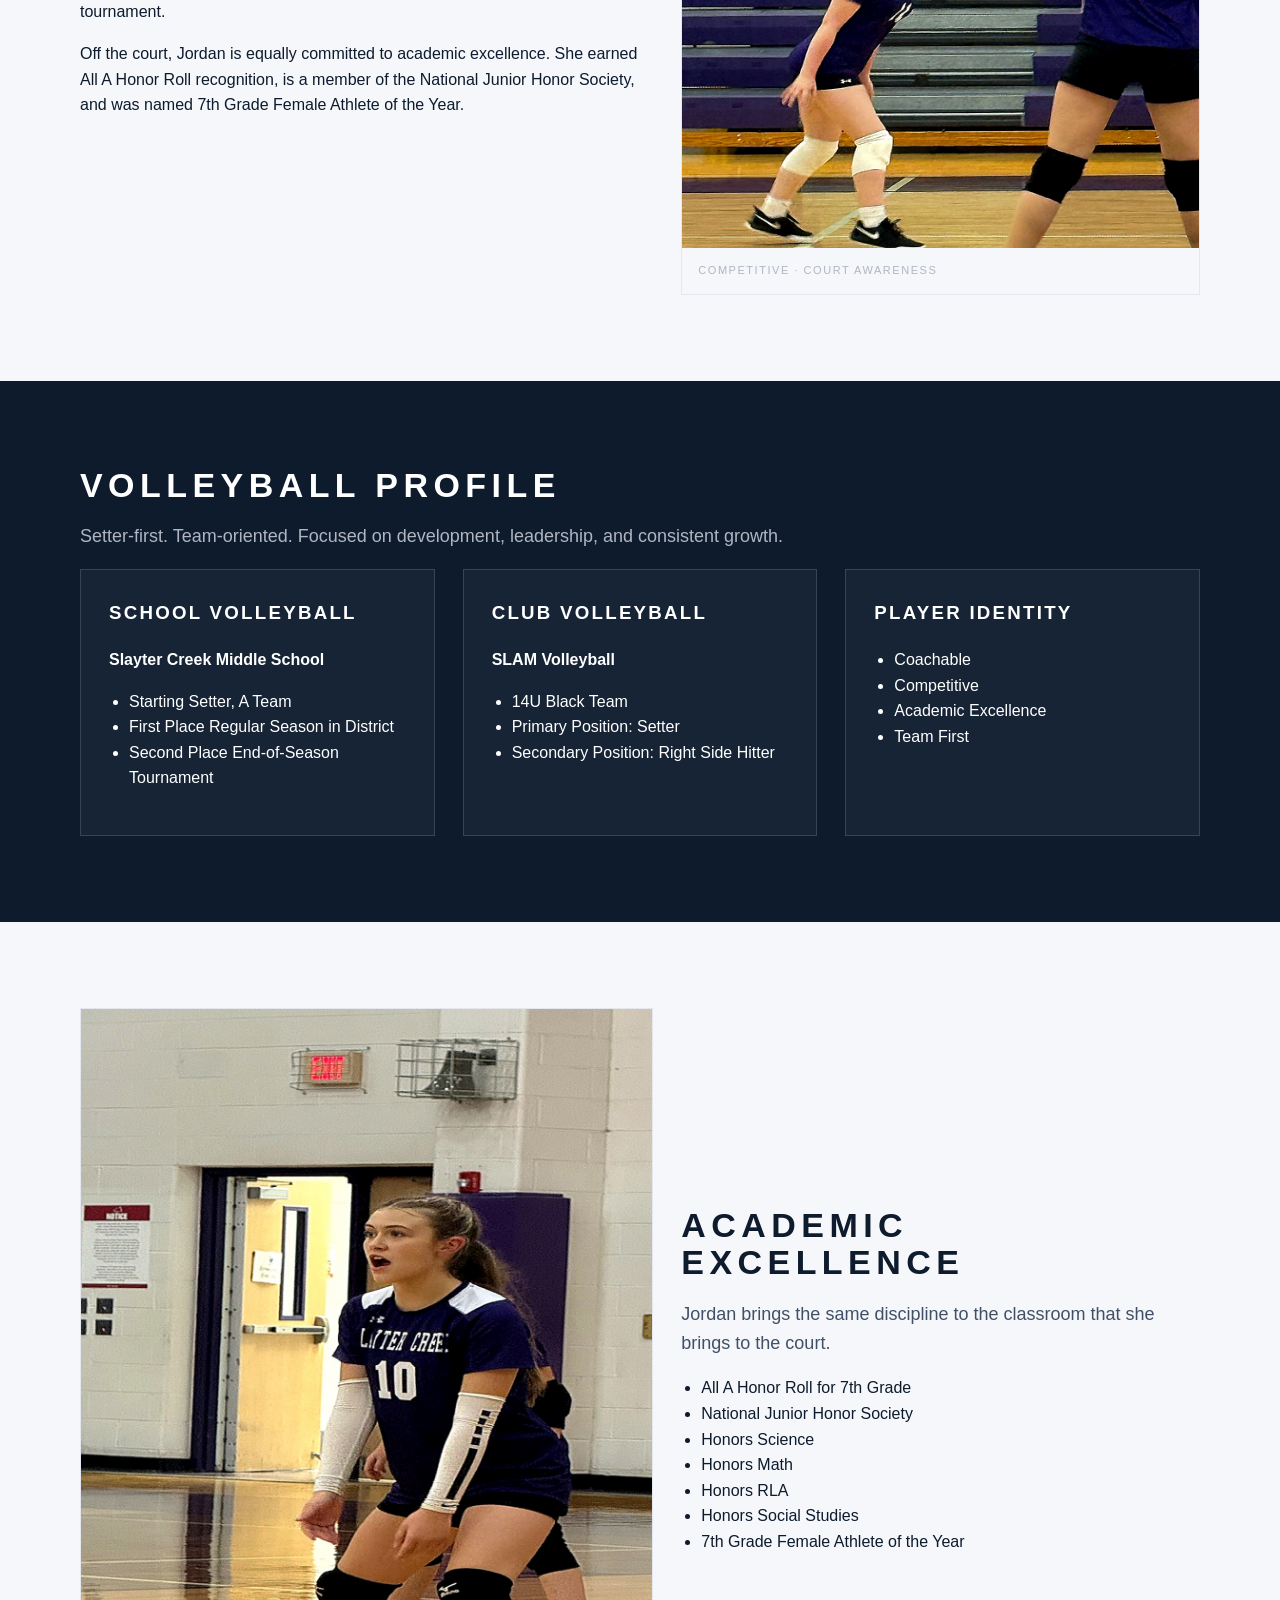
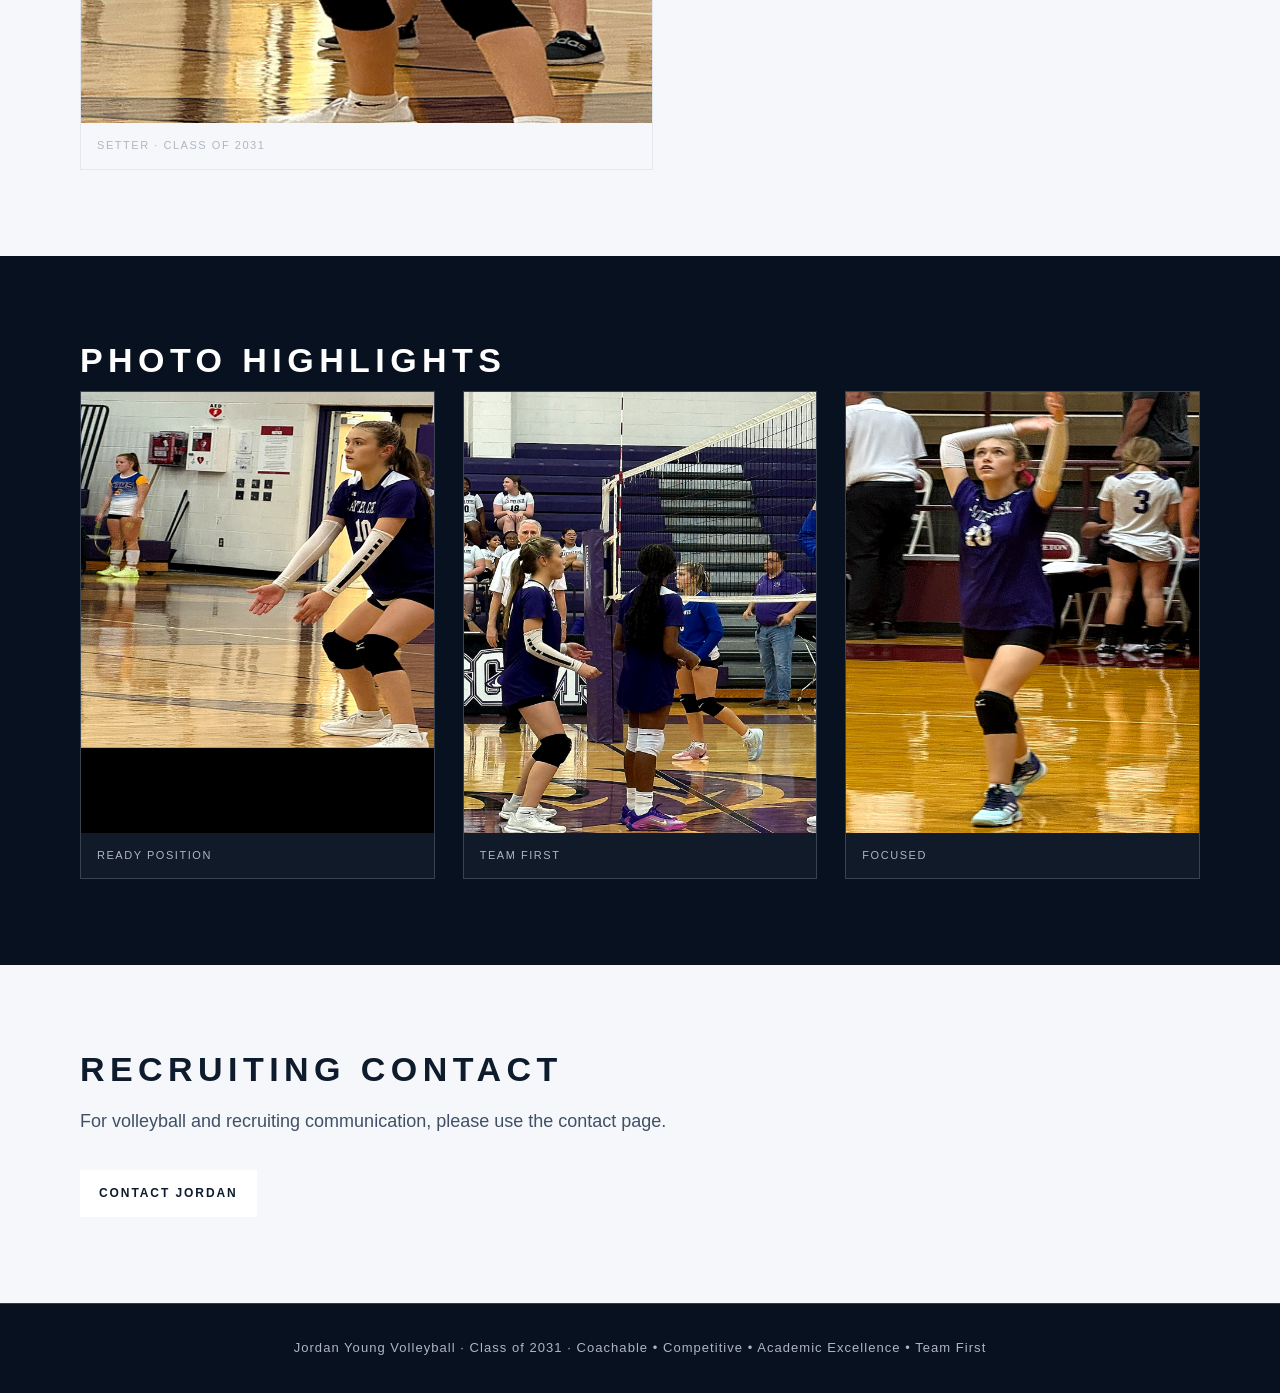
==== commit 4059c8ee: "Update branding banner and navigation logo" ====
--- a/index.html
+++ b/index.html
@@ -12,9 +12,13 @@
 <header class="site-header">
   <div class="container nav">
     <a class="brand" href="index.html">
-      <span class="logo-mark">Jy</span>
-      <span class="brand-text">Jordan Young</span>
-    </a>
+  <img
+    src="assets/images/jy-logo-primary-white.png"
+    alt="Jordan Young Logo"
+    class="nav-logo"
+  />
+  <span class="brand-text">Jordan Young</span>
+</a>
     <nav class="nav-links">
       <a href="index.html">Home</a>
       <a href="resume.html">Resume</a>
@@ -28,32 +32,19 @@
 <main>
   <section class="hero">
     <div class="container hero-inner">
-      <div class="kicker">Class of 2031</div>
-      <h1>Jordan<br>Young</h1>
-      <div class="hero-subtitle">Setter | Right Side Hitter</div>
-      <div class="values">
-        <span class="value-pill">Coachable</span>
-        <span class="value-pill">Competitive</span>
-        <span class="value-pill">Academic Excellence</span>
-        <span class="value-pill">Team First</span>
-      </div>
-      <p class="hero-tagline">Leader on the court. Student in the classroom. Prepared for the next level.</p>
-      <div class="button-row">
-        <a href="videos.html" class="btn primary">Watch Highlights</a>
-        <a href="resume.html" class="btn">View Resume</a>
-      </div>
+      <img
+  src="assets/images/jordan-young-banner.png"
+  alt="Jordan Young Recruiting Banner"
+  class="hero-banner"
+/>
+
+<div class="button-row">
+  <a href="videos.html" class="btn primary">Watch Highlights</a>
+  <a href="resume.html" class="btn">View Resume</a>
+</div>
     </div>
   </section>
-  <section class="branding-banner">
-  <div class="container">
-    <img
-      src="assets/images/jordan-young-banner.png"
-      alt="Jordan Young Recruiting Banner"
-      class="hero-banner"
-    />
-  </div>
-</section>
-
+  
   <section class="section dark">
     <div class="container">
       <div class="fact-grid">
--- a/assets/css/styles.css
+++ b/assets/css/styles.css
@@ -334,7 +334,14 @@
   font-size: 13px;
   letter-spacing: .08em;
 }
-
+.nav-logo {
+  width: 42px !important;
+  height: 42px !important;
+  max-width: 42px !important;
+  max-height: 42px !important;
+  object-fit: contain;
+  display: block;
+}
 @media (max-width: 880px) {
   .nav {
     flex-direction: column;
@@ -364,4 +371,6 @@
   .fact-grid {
     grid-template-columns: 1fr;
   }
-}
+ 
+
+}
